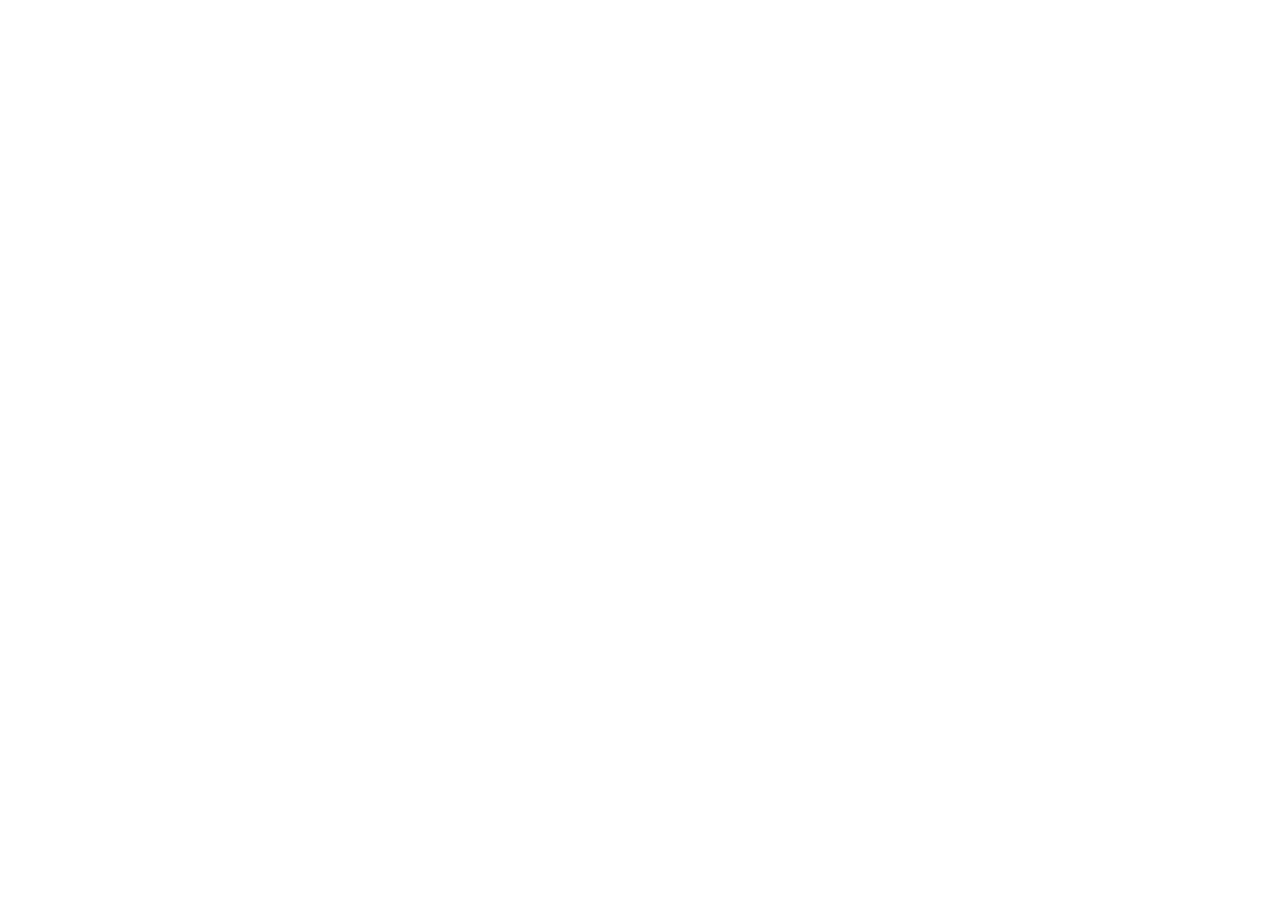
==== contact.html @ 62fcfd37 "Stub for all HTML files" ====
<!DOCTYPE html>
<html lang="en">
<head>
    <meta charset="UTF-8">
    <meta name="viewport" content="width=device-width, initial-scale=1.0">
    <title>Contact Page</title>
</head>
<body>
    
</body>
</html>
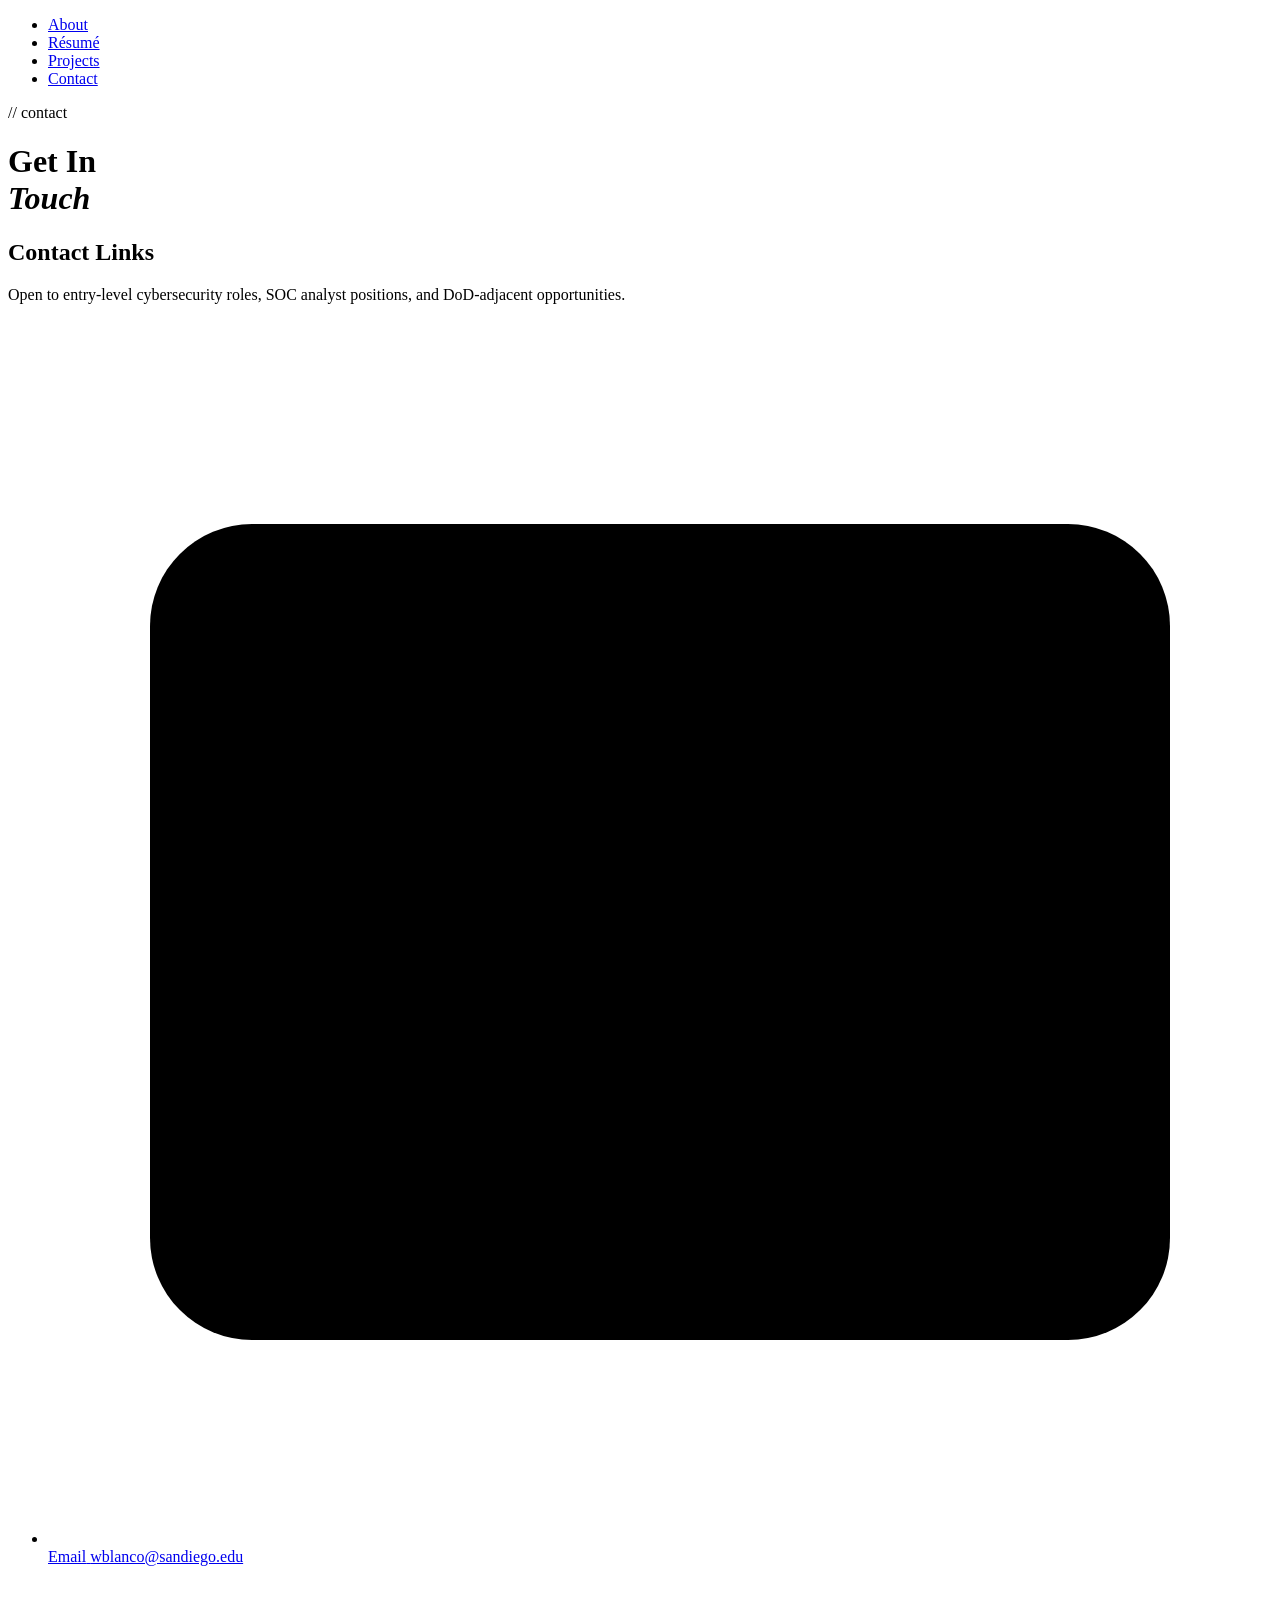
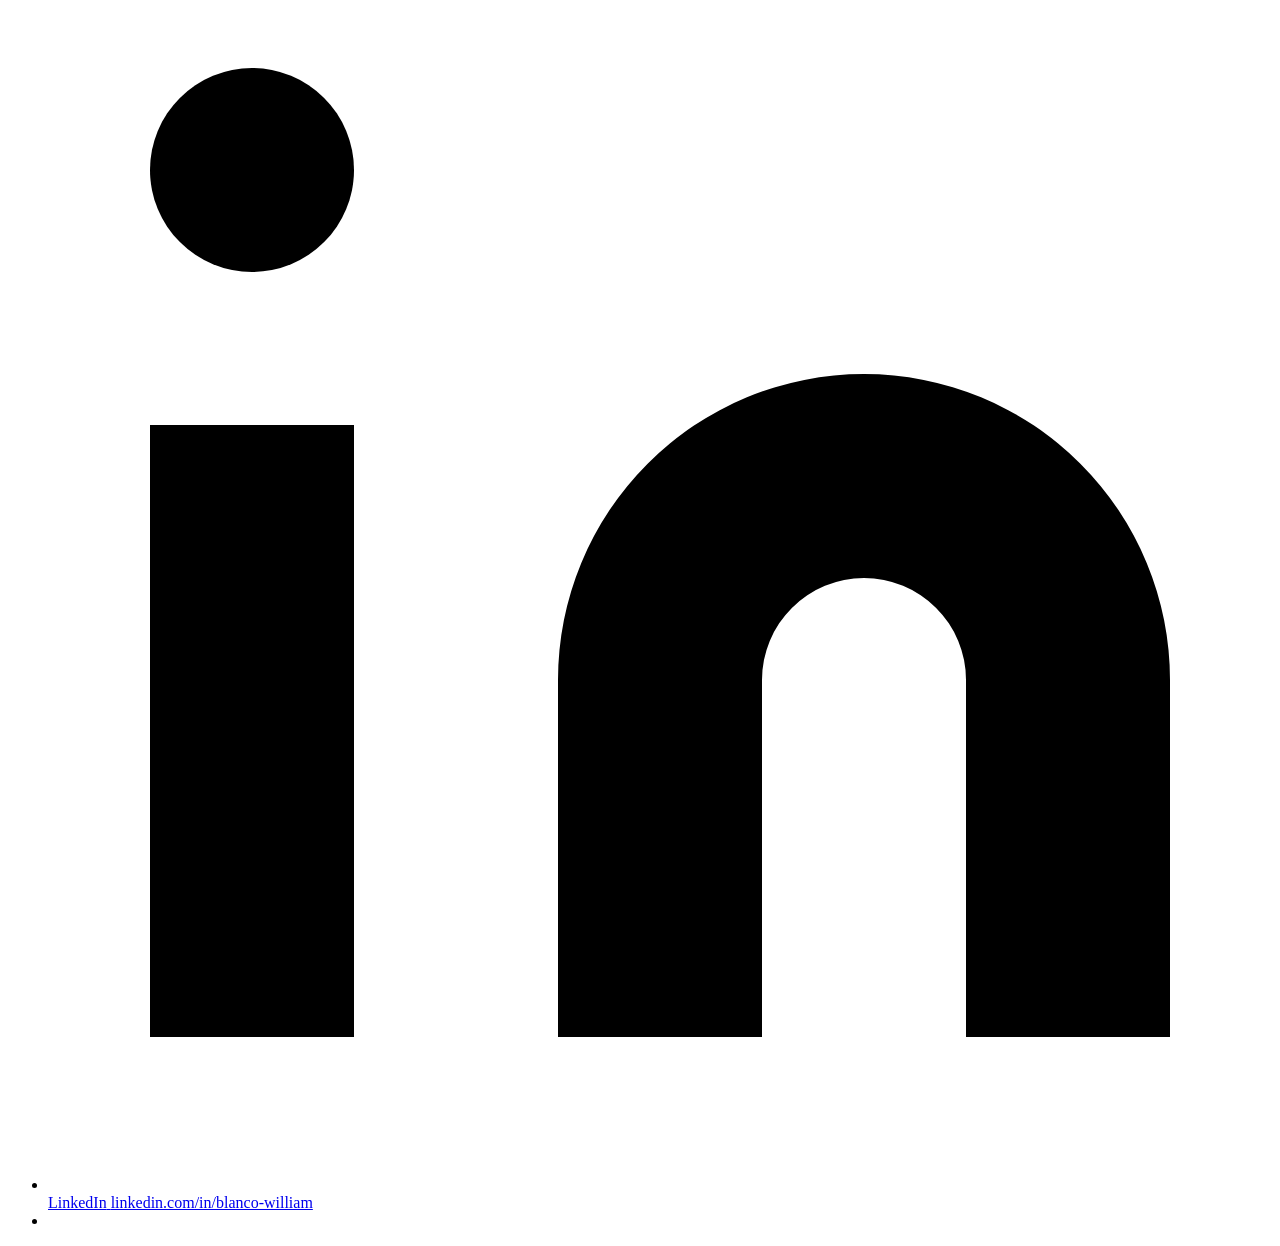
==== commit fa2422be: "working through the contact form" ====
--- a/contact.html
+++ b/contact.html
@@ -1,11 +1,75 @@
 <!DOCTYPE html>
 <html lang="en">
+
 <head>
     <meta charset="UTF-8">
     <meta name="viewport" content="width=device-width, initial-scale=1.0">
+    <meta name="description" content="Contact information">
     <title>Contact Page</title>
+    <link rel="stylesheet" href="css/style.css">
 </head>
+
 <body>
-    
+    <header class="site-header">
+        <nav aria-label="Primary navigation">
+            <ul class="site-nav">
+                <li><a href="index.html">About</a></li>
+                <li><a href="resume.html">Résumé</a></li>
+                <li><a href="projects.html">Projects</a></li>
+                <li><a href="contact.html" aria-current="page">Contact</a></li>
+            </ul>
+        </nav>
+    </header>
+
+    <main id="main-content" class="site-main">
+
+        <span class="eyebrow">// contact</span>
+        <h1>Get In<br><em>Touch</em></h1>
+
+        <div class="contact-grid">
+
+            <!-- ── DIRECT LINKS ── -->
+            <section aria-labelledby="links-heading">
+                <h2 id="links-heading">Contact Links</h2>
+                <p>Open to entry-level cybersecurity roles, SOC analyst positions, and DoD-adjacent opportunities.</p>
+
+                <ul class="contact-links">
+
+                    <li>
+                        <a href="mailto:wblanco@sandiego.edu" class="contact-link">
+                            <span class="cl-icon" aria-hidden="true">
+                                <svg viewBox="0 0 24 24">
+                                    <rect x="2" y="4" width="20" height="16" rx="2" />
+                                    <path d="m22 7-8.97 5.7a1.94 1.94 0 0 1-2.06 0L2 7" />
+                                </svg>
+                            </span>
+                            <span>
+                                <span class="cl-label">Email</span>
+                                <span class="cl-value">wblanco@sandiego.edu</span>
+                            </span>
+                        </a>
+                    </li>
+
+                    <li>
+                        <a href="https://www.linkedin.com/in/blanco-william" target="_blank" rel="noopener noreferrer"
+                            class="contact-link">
+                            <span class="cl-icon" aria-hidden="true">
+                                <svg viewBox="0 0 24 24">
+                                    <path
+                                        d="M16 8a6 6 0 0 1 6 6v7h-4v-7a2 2 0 0 0-2-2 2 2 0 0 0-2 2v7h-4v-7a6 6 0 0 1 6-6z" />
+                                    <rect x="2" y="9" width="4" height="12" />
+                                    <circle cx="4" cy="4" r="2" />
+                                </svg>
+                            </span>
+                            <span>
+                                <span class="cl-label">LinkedIn</span>
+                                <span class="cl-value">linkedin.com/in/blanco-william</span>
+                            </span>
+                        </a>
+                    </li>
+
+                    <li>
+                    </main>
 </body>
+
 </html>
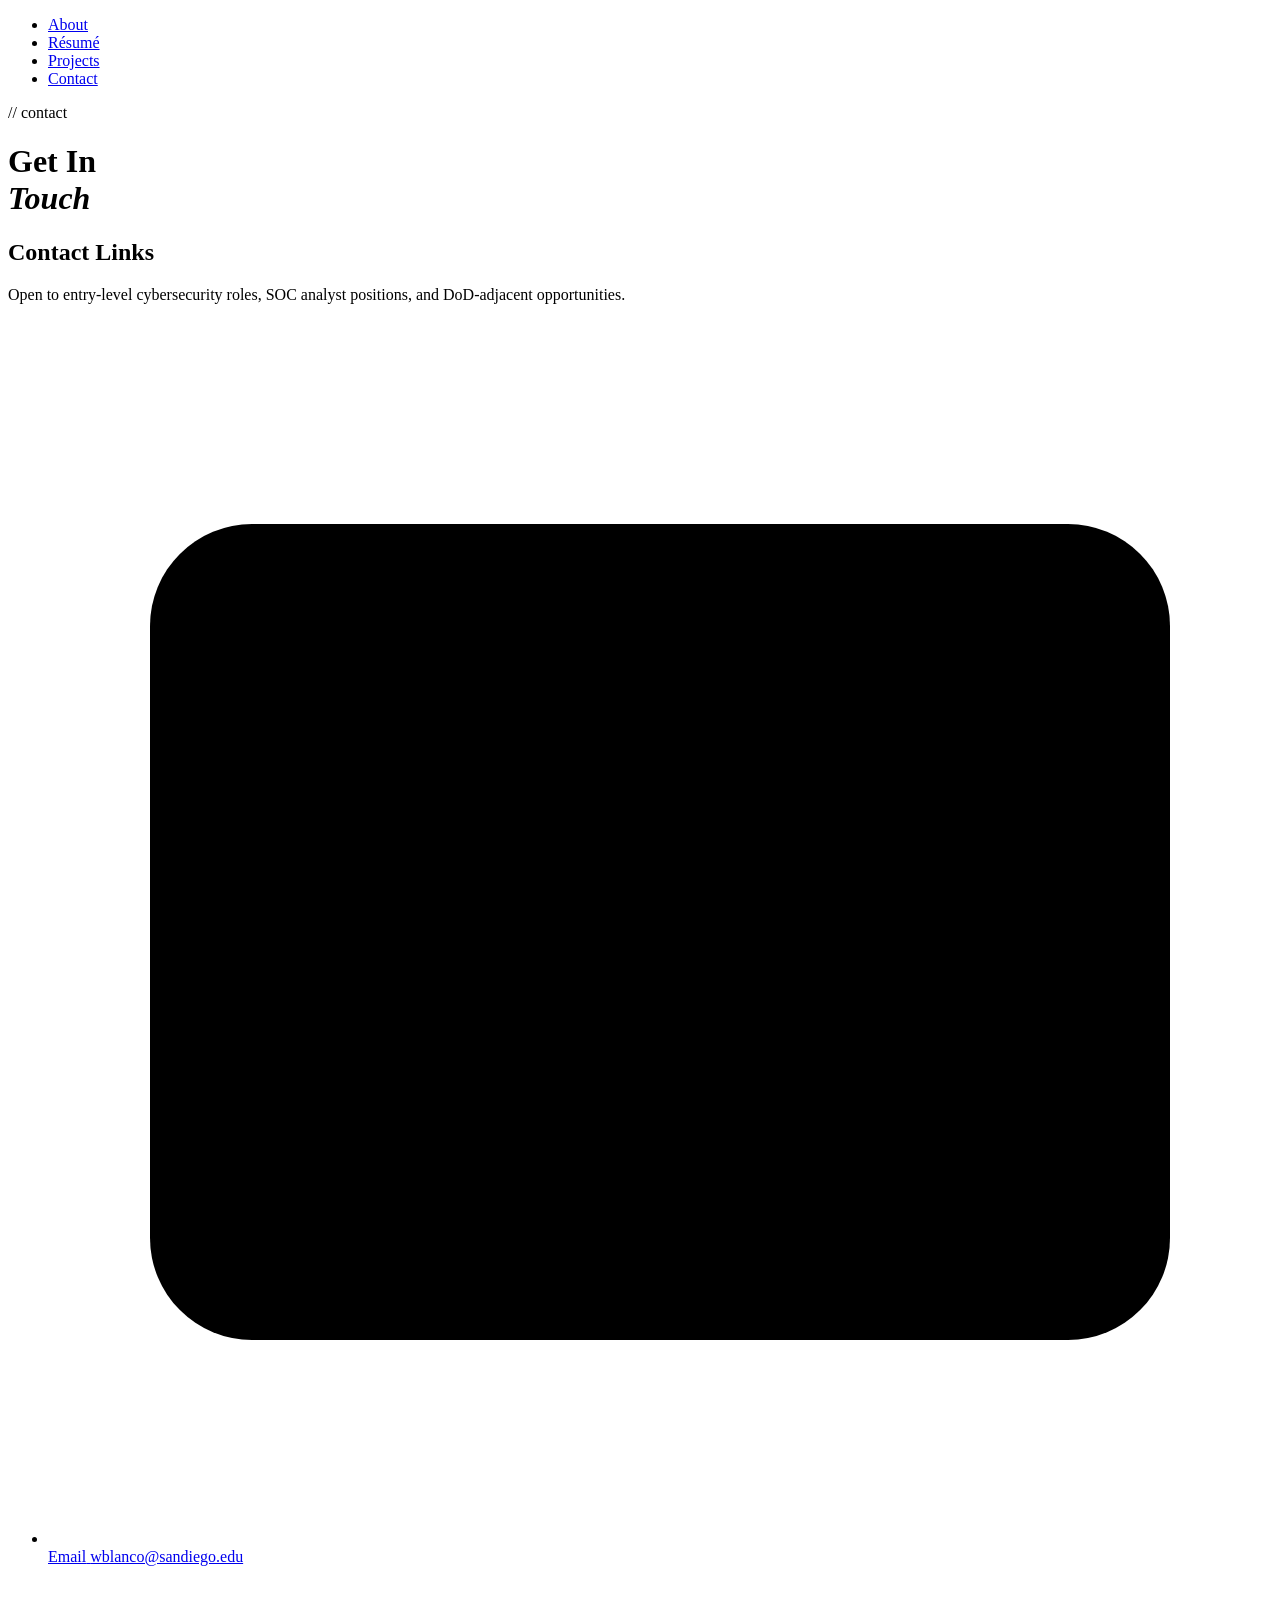
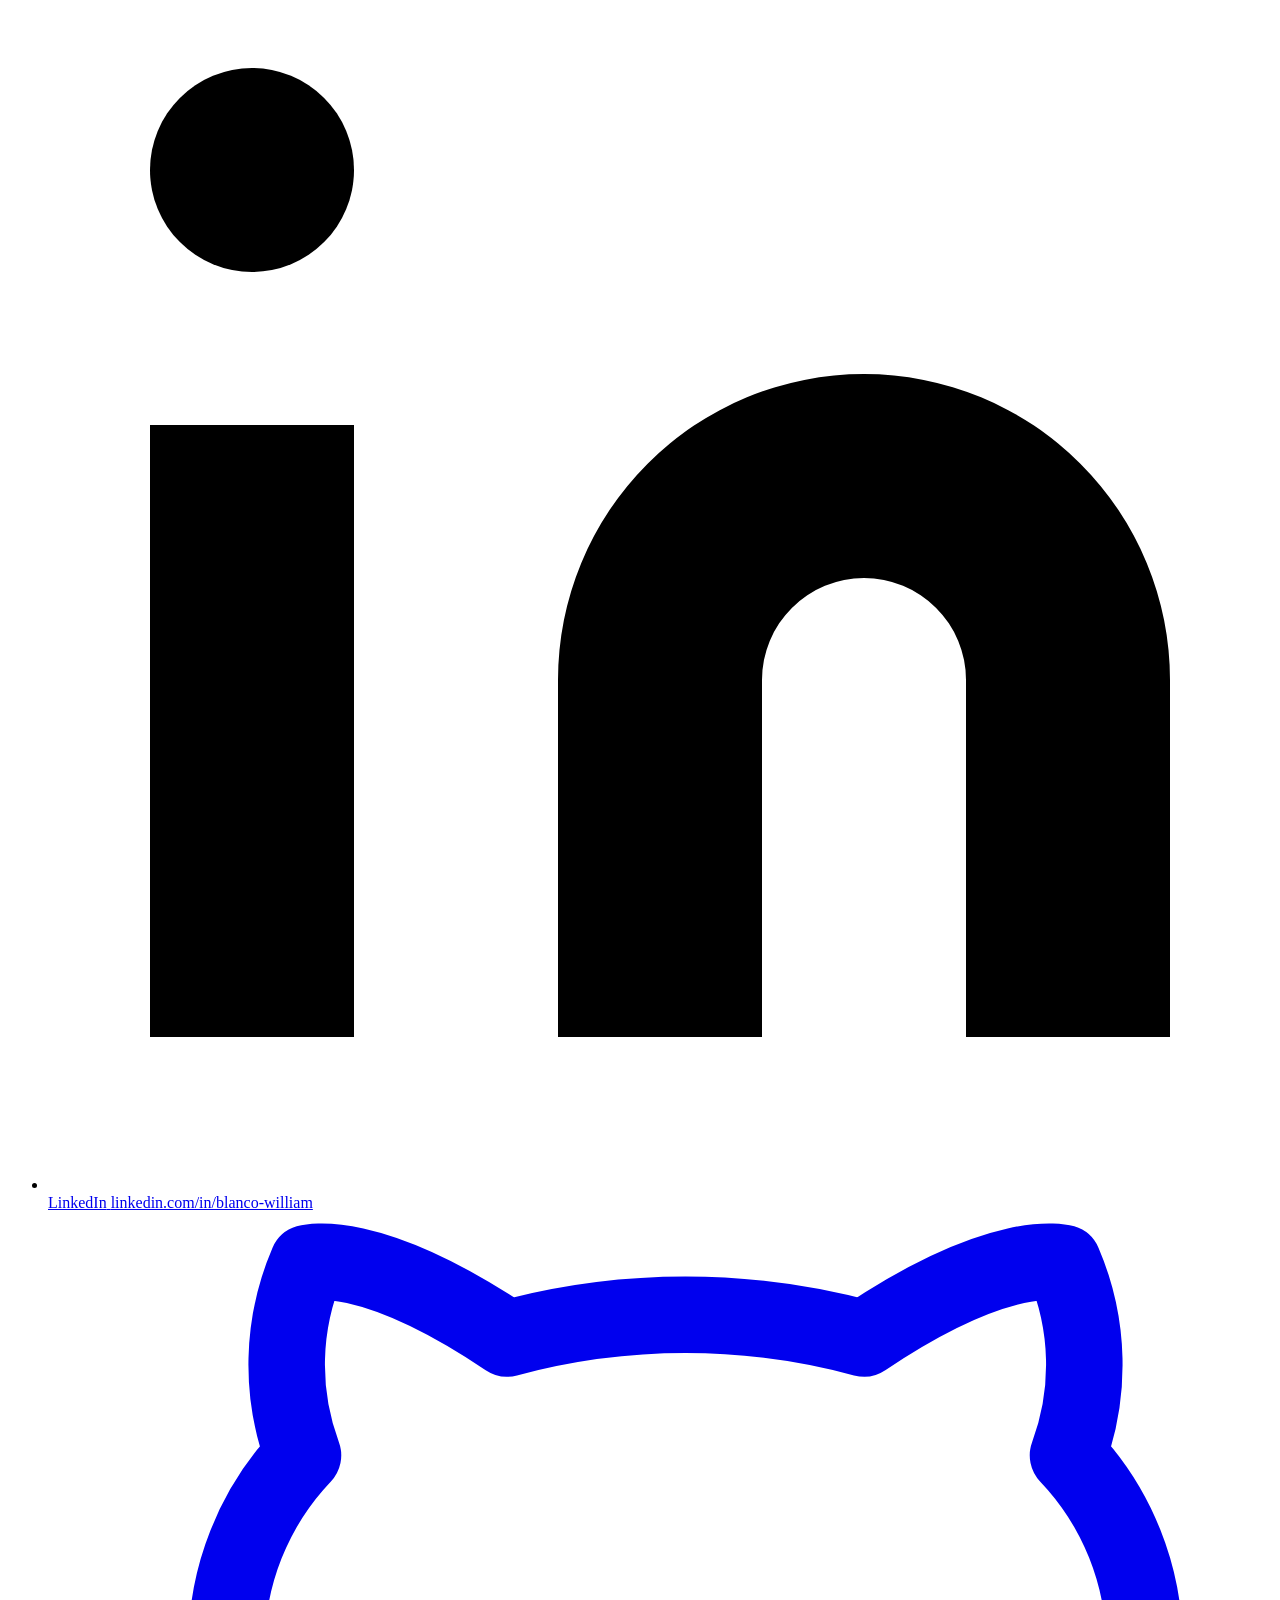
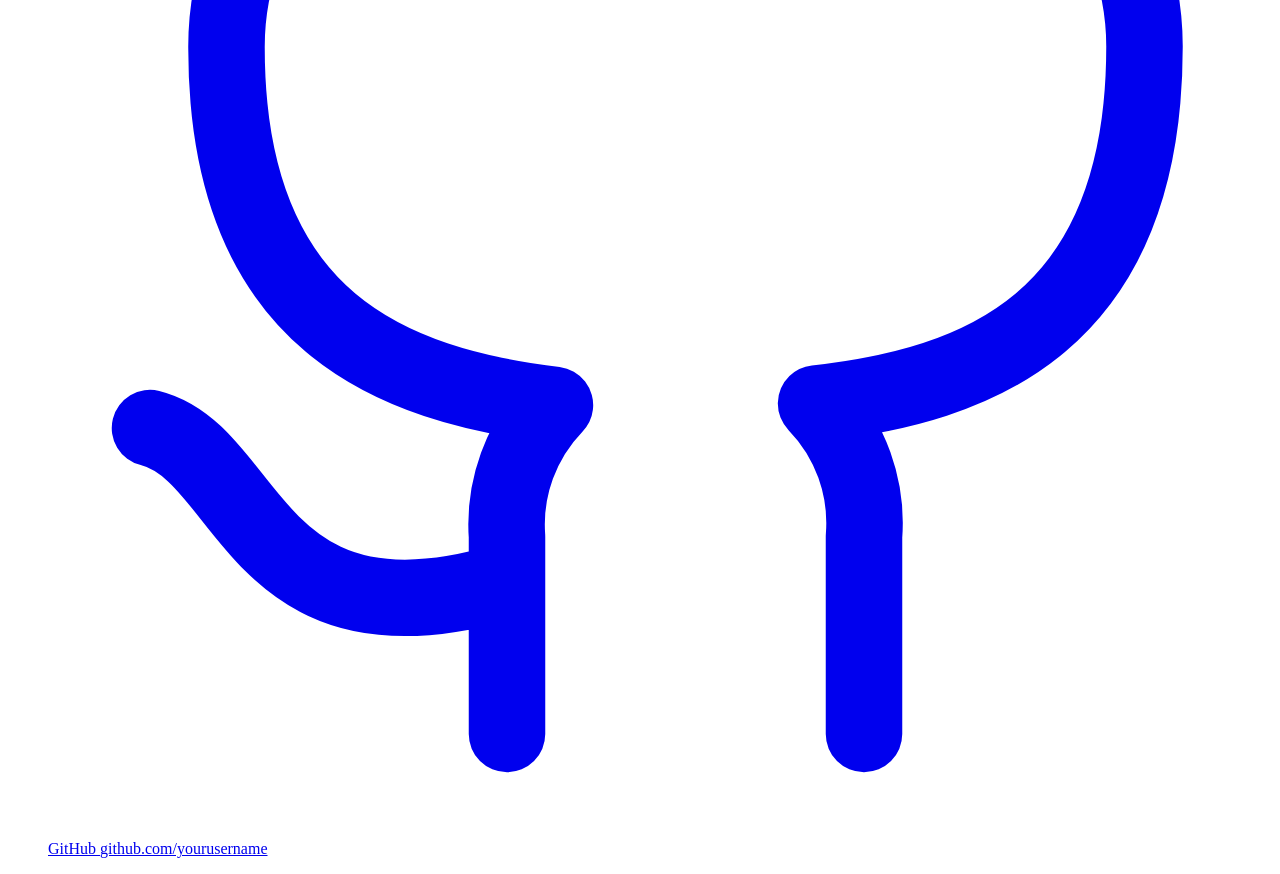
==== commit cf9f2457: "Github name change" ====
--- a/contact.html
+++ b/contact.html
@@ -67,9 +67,25 @@
                             </span>
                         </a>
                     </li>
+                    <a href="https://github.com/Blanco408" target="_blank" rel="noopener noreferrer"
+                        class="contact-link">
+                        <span class="cl-icon" aria-hidden="true">
+                            <svg viewBox="0 0 24 24" fill="none" stroke="currentColor" stroke-width="1.5"
+                                stroke-linecap="round" stroke-linejoin="round">
+                                <path
+                                    d="M9 19c-5 1.5-5-2.5-7-3m14 6v-3.87a3.37 3.37 0 0 0-.94-2.61c3.14-.35 6.44-1.54 6.44-7A5.44 5.44 0 0 0 20 4.77 5.07 5.07 0 0 0 19.91 1S18.73.65 16 2.48a13.38 13.38 0 0 0-7 0C6.27.65 5.09 1 5.09 1A5.07 5.07 0 0 0 5 4.77a5.44 5.44 0 0 0-1.5 3.78c0 5.42 3.3 6.61 6.44 7A3.37 3.37 0 0 0 9 18.13V22" />
+                            </svg>
+                        </span>
+                        <span>
+                            <span class="cl-label">GitHub</span>
+                            <span class="cl-value">github.com/yourusername</span>
+                        </span>
+                    </a>
+                    </li>
 
-                    <li>
-                    </main>
+                </ul>
+            </section>
+    </main>
 </body>
 
 </html>
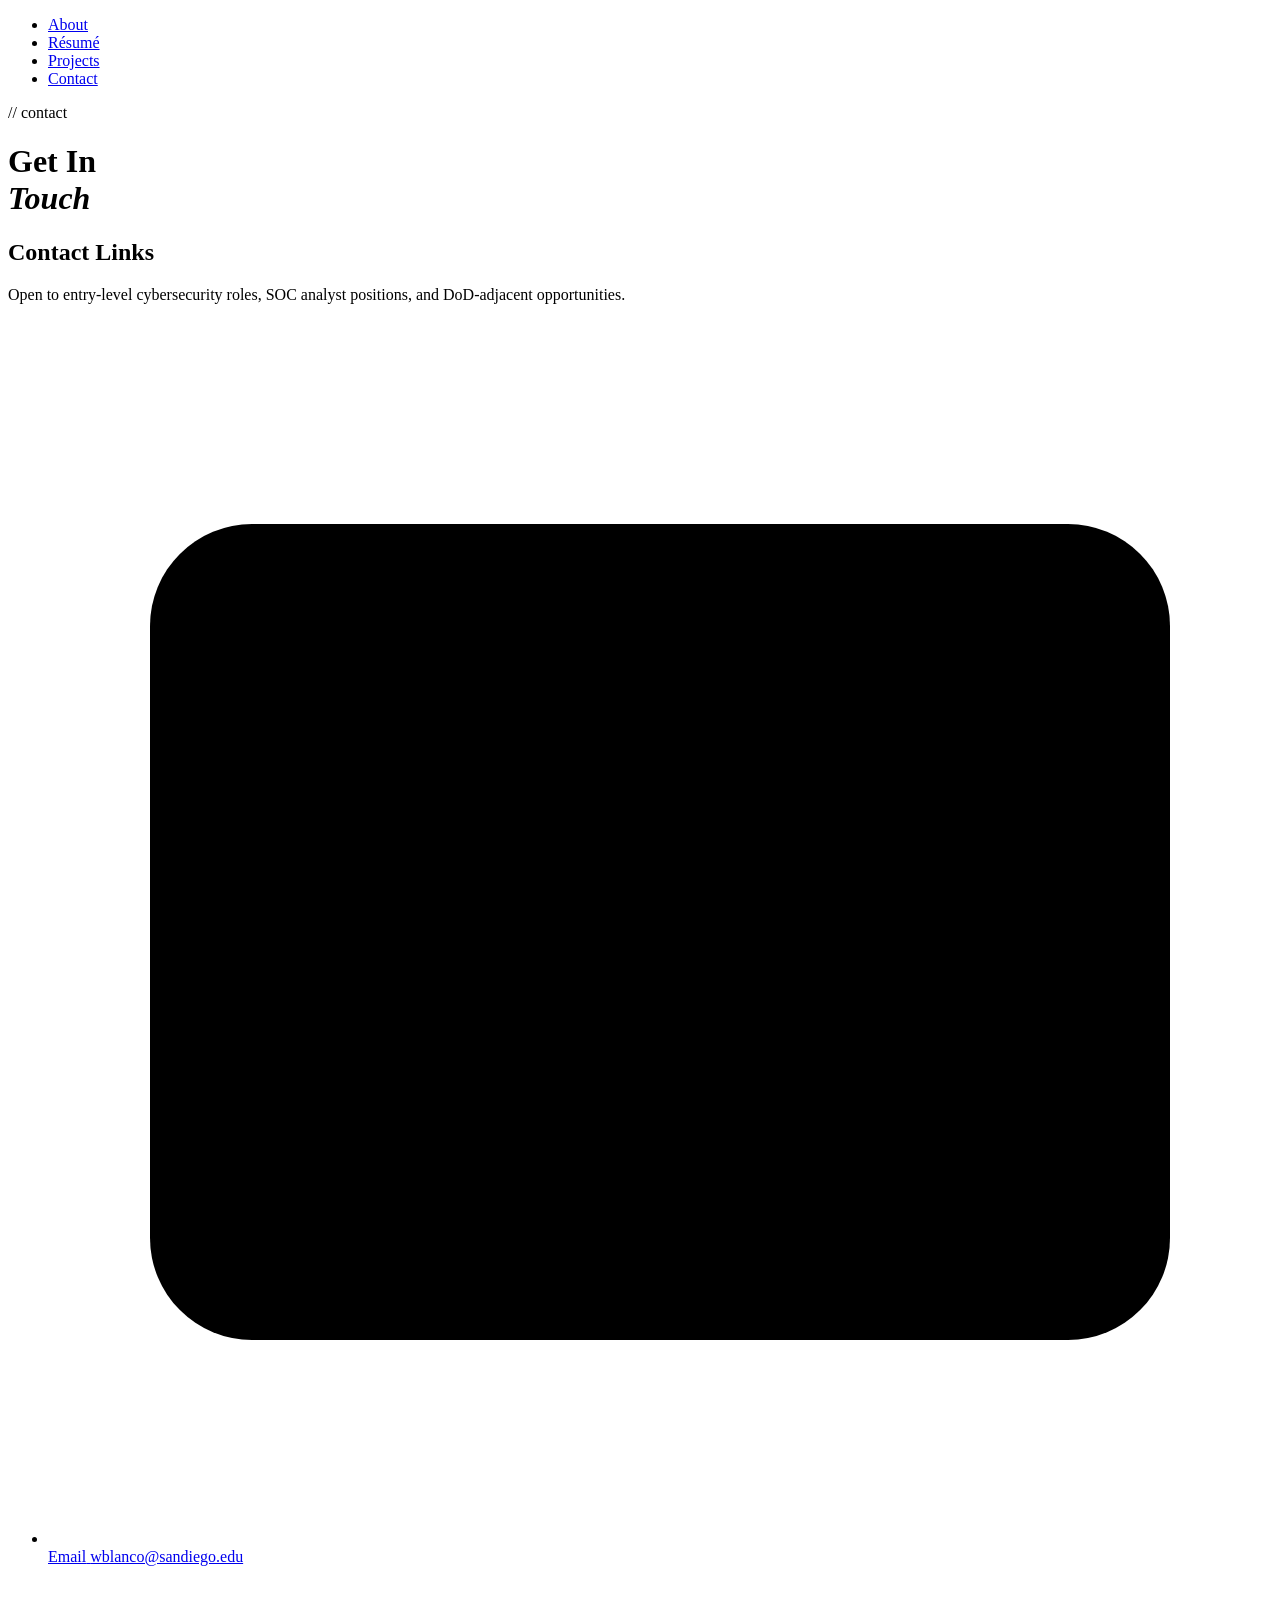
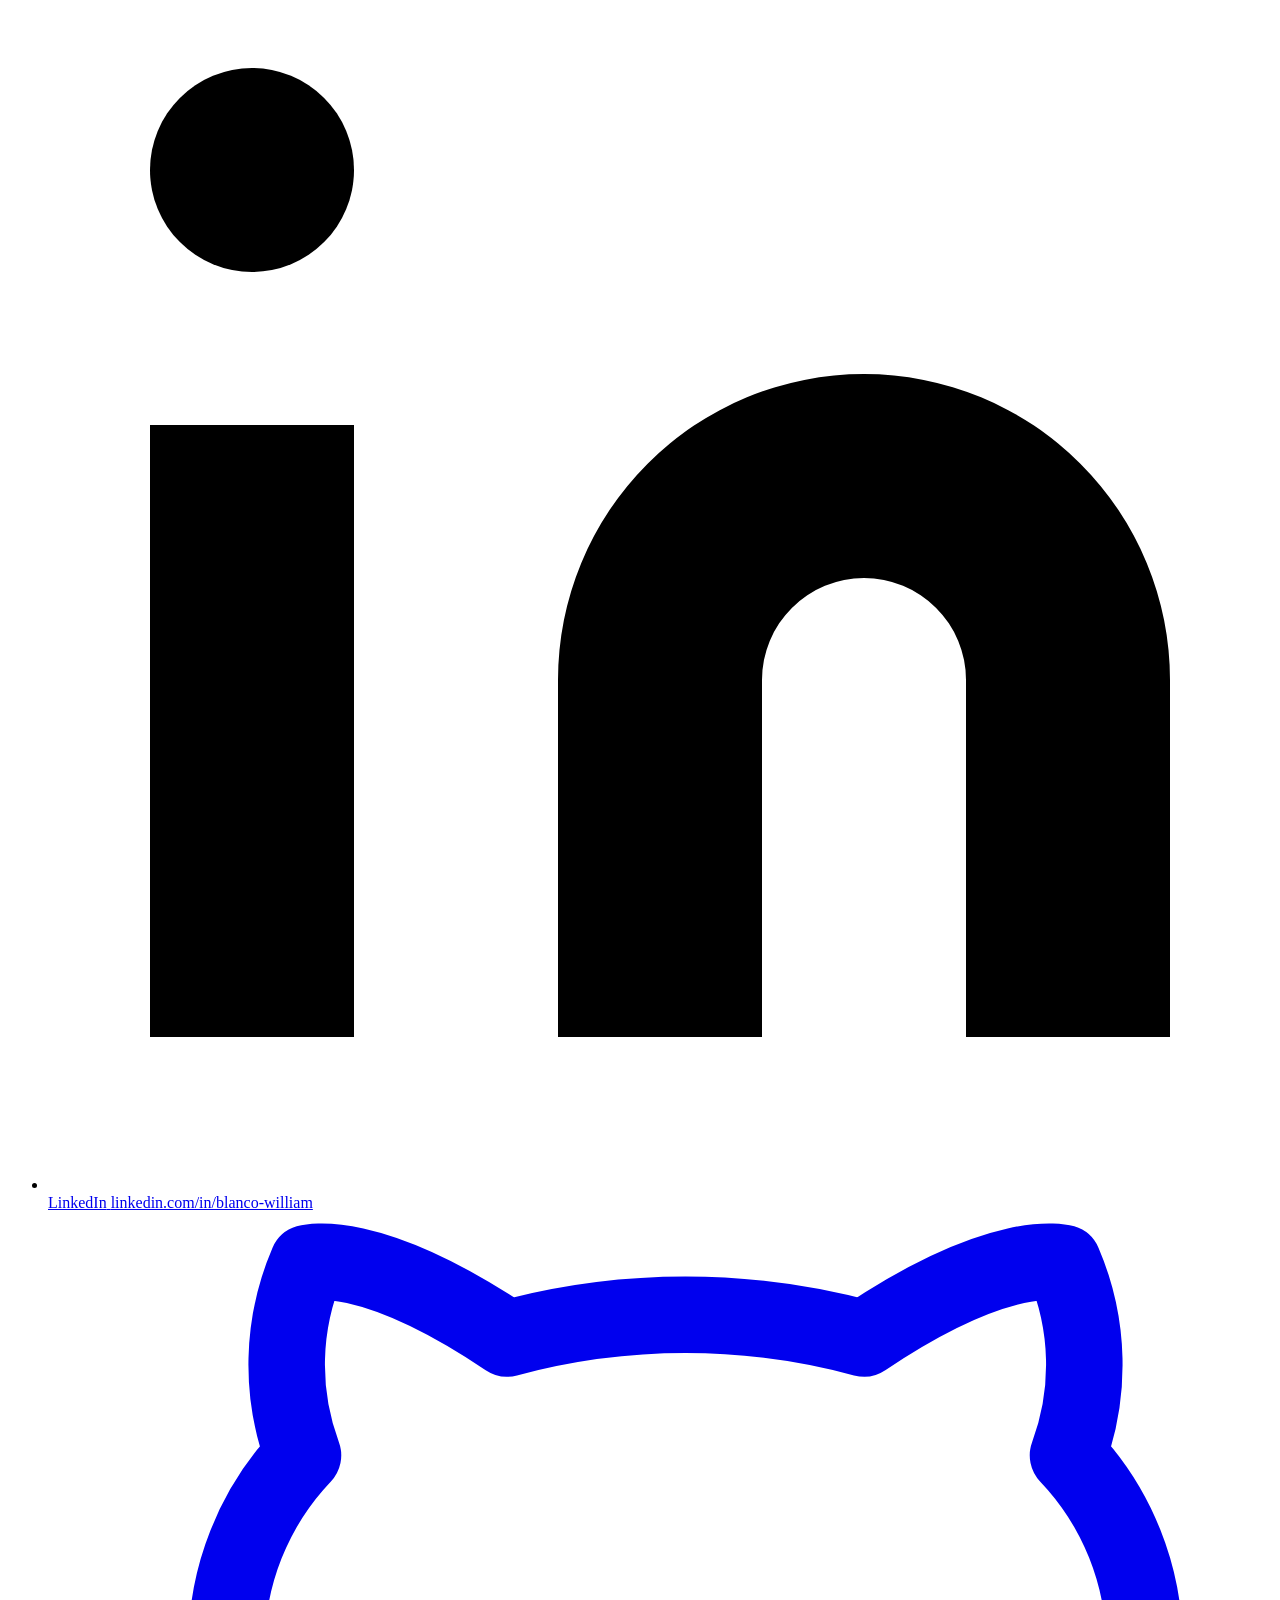
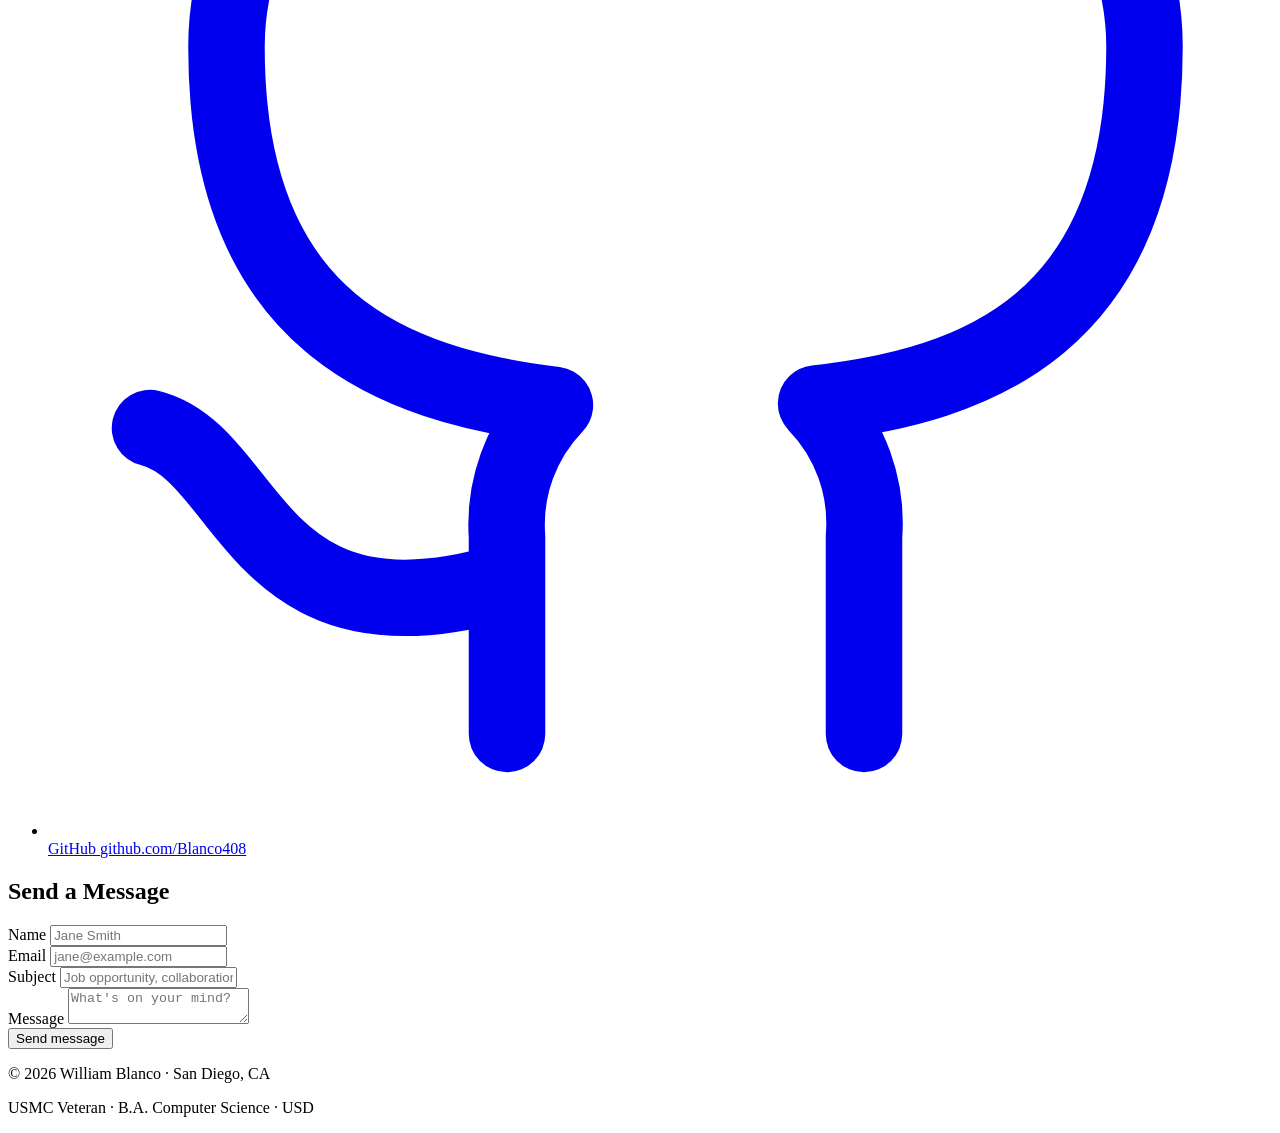
==== commit 0901999f: "contact page done" ====
--- a/contact.html
+++ b/contact.html
@@ -67,25 +67,72 @@
                             </span>
                         </a>
                     </li>
-                    <a href="https://github.com/Blanco408" target="_blank" rel="noopener noreferrer"
-                        class="contact-link">
-                        <span class="cl-icon" aria-hidden="true">
-                            <svg viewBox="0 0 24 24" fill="none" stroke="currentColor" stroke-width="1.5"
-                                stroke-linecap="round" stroke-linejoin="round">
-                                <path
-                                    d="M9 19c-5 1.5-5-2.5-7-3m14 6v-3.87a3.37 3.37 0 0 0-.94-2.61c3.14-.35 6.44-1.54 6.44-7A5.44 5.44 0 0 0 20 4.77 5.07 5.07 0 0 0 19.91 1S18.73.65 16 2.48a13.38 13.38 0 0 0-7 0C6.27.65 5.09 1 5.09 1A5.07 5.07 0 0 0 5 4.77a5.44 5.44 0 0 0-1.5 3.78c0 5.42 3.3 6.61 6.44 7A3.37 3.37 0 0 0 9 18.13V22" />
-                            </svg>
-                        </span>
-                        <span>
-                            <span class="cl-label">GitHub</span>
-                            <span class="cl-value">github.com/yourusername</span>
-                        </span>
-                    </a>
+                    <li>
+                        <a href="https://github.com/Blanco408" target="_blank" rel="noopener noreferrer"
+                            class="contact-link">
+                            <span class="cl-icon" aria-hidden="true">
+                                <svg viewBox="0 0 24 24" fill="none" stroke="currentColor" stroke-width="1.5"
+                                    stroke-linecap="round" stroke-linejoin="round">
+                                    <path
+                                        d="M9 19c-5 1.5-5-2.5-7-3m14 6v-3.87a3.37 3.37 0 0 0-.94-2.61c3.14-.35 6.44-1.54 6.44-7A5.44 5.44 0 0 0 20 4.77 5.07 5.07 0 0 0 19.91 1S18.73.65 16 2.48a13.38 13.38 0 0 0-7 0C6.27.65 5.09 1 5.09 1A5.07 5.07 0 0 0 5 4.77a5.44 5.44 0 0 0-1.5 3.78c0 5.42 3.3 6.61 6.44 7A3.37 3.37 0 0 0 9 18.13V22" />
+                                </svg>
+                            </span>
+                            <span>
+                                <span class="cl-label">GitHub</span>
+                                <span class="cl-value">github.com/Blanco408</span>
+                            </span>
+                        </a>
                     </li>
 
                 </ul>
             </section>
+            <section aria-labelledby="form-heading">
+                <h2 id="form-heading">Send a Message</h2>
+
+                <form id="contact-form" class="contact-form" action="mailto:wblanco@sandiego.edu" method="POST"
+                    enctype="text/plain">
+
+                    <div class="form-field">
+                        <label for="fc-name">Name</label>
+                        <input type="text" id="fc-name" name="name" placeholder="Jane Smith" autocomplete="name"
+                            required minlength="2">
+                    </div>
+
+                    <div class="form-field">
+                        <label for="fc-email">Email</label>
+                        <input type="email" id="fc-email" name="email" placeholder="jane@example.com"
+                            autocomplete="email" required>
+                    </div>
+
+                    <div class="form-field">
+                        <label for="fc-subject">Subject</label>
+                        <input type="text" id="fc-subject" name="subject"
+                            placeholder="Job opportunity, collaboration, etc.">
+                    </div>
+
+                    <div class="form-field">
+                        <label for="fc-message">Message</label>
+                        <textarea id="fc-message" name="message" placeholder="What's on your mind?" required
+                            minlength="10"></textarea>
+                    </div>
+
+                    <button type="submit">Send message</button>
+
+                    <p id="form-status" aria-live="polite" aria-atomic="true" style="display:none"></p>
+
+                </form>
+            </section>
+
+        </div>
+
     </main>
+    <footer class="site-footer">
+        <p>© 2026 William Blanco · San Diego, CA</p>
+        <p>USMC Veteran · B.A. Computer Science · USD</p>
+    </footer>
+
 </body>
 
+</html>
+
 </html>
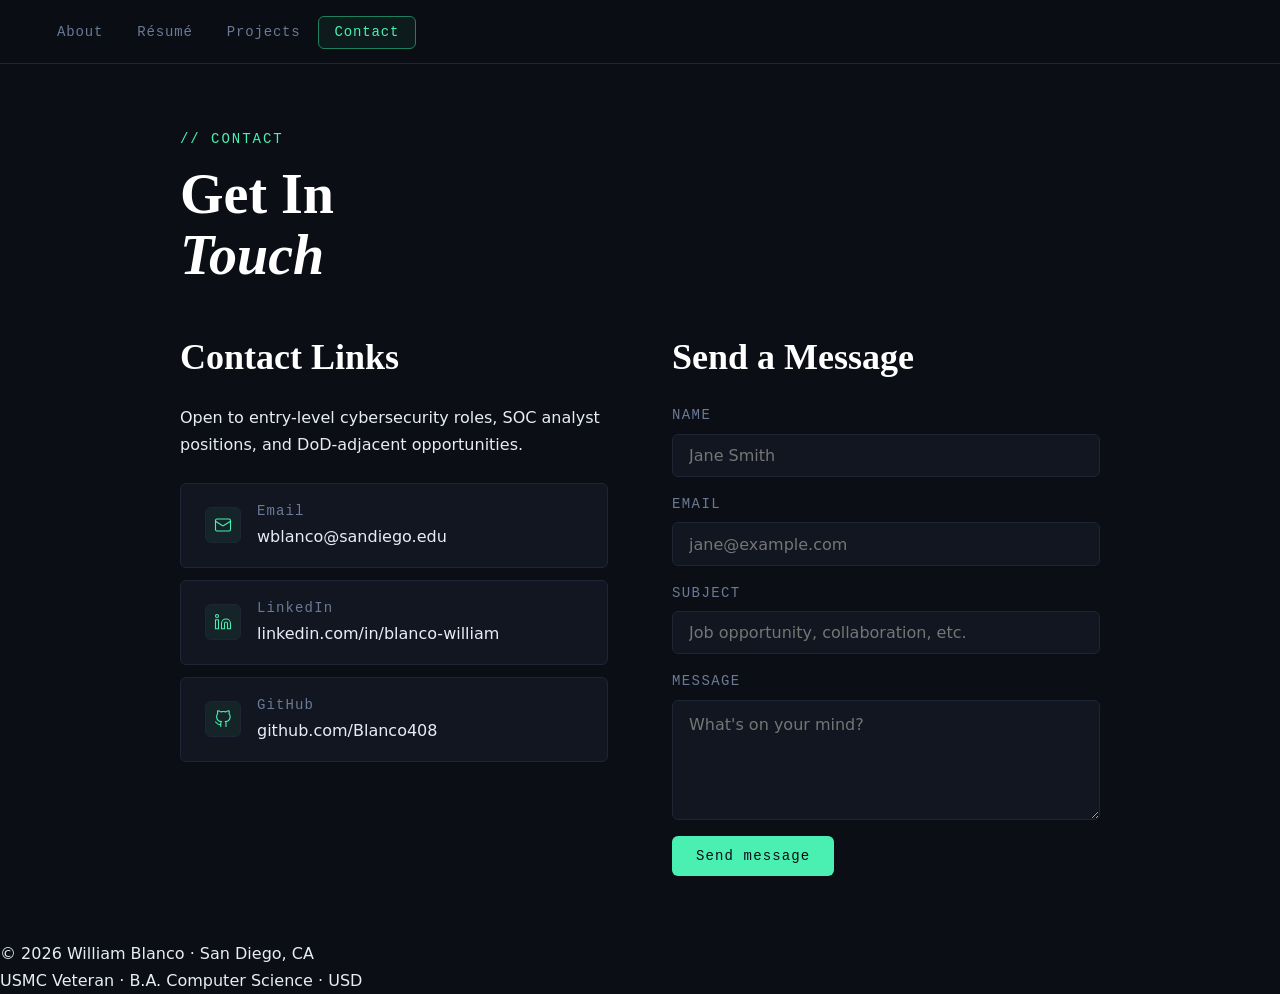
==== commit e3bea5d5: "had to fix links for css, working through css with help from claude" ====
--- a/contact.html
+++ b/contact.html
@@ -6,7 +6,7 @@
     <meta name="viewport" content="width=device-width, initial-scale=1.0">
     <meta name="description" content="Contact information">
     <title>Contact Page</title>
-    <link rel="stylesheet" href="css/style.css">
+    <link rel="stylesheet" href="css/styles.css">
 </head>
 
 <body>
@@ -133,6 +133,4 @@
 
 </body>
 
-</html>
-
 </html>
--- a/css/styles.css
+++ b/css/styles.css
@@ -0,0 +1,436 @@
+:root {
+  /* Colors */
+  --clr-bg:          #0b0e14;
+  --clr-surface:     #111620;
+  --clr-border:      #1e2535;
+  --clr-accent:      #4af0b2;
+  --clr-accent-dim:  #1e7f5e;
+  --clr-text:        #e8edf5;
+  --clr-muted:       #6b7a96;
+  --clr-heading:     #ffffff;
+
+  /* Typography — system fonts, no external dependencies */
+  --ff-sans:  'Segoe UI', system-ui, sans-serif;
+  --ff-mono:  ui-monospace, 'Cascadia Code', 'Fira Mono', monospace;
+  --ff-serif: Georgia, 'Times New Roman', serif;
+
+  /* Fluid type scale */
+  --step--1: clamp(0.75rem, 0.7rem + 0.25vw, 0.875rem);
+  --step-0:  clamp(0.9375rem, 0.9rem + 0.2vw, 1rem);
+  --step-1:  clamp(1.125rem, 1rem + 0.6vw, 1.375rem);
+  --step-2:  clamp(1.5rem, 1.2rem + 1.5vw, 2.25rem);
+  --step-3:  clamp(2rem, 1.5rem + 2.5vw, 3.5rem);
+
+  /* Spacing */
+  --space-xs: 0.5rem;
+  --space-s:  1rem;
+  --space-m:  1.5rem;
+  --space-l:  2.5rem;
+  --space-xl: 4rem;
+
+  /* Misc */
+  --radius:    6px;
+  --nav-h:     64px;
+  --max-w:     1000px;
+  --content-w: 68ch;
+}
+*, *::before, *::after {
+  box-sizing: border-box;
+  margin: 0;
+  padding: 0;
+}
+
+html {
+  scroll-behavior: smooth;
+  -webkit-text-size-adjust: 100%;
+}
+
+body {
+  font-family: var(--ff-sans);
+  font-size: var(--step-0);
+  line-height: 1.7;
+  color: var(--clr-text);
+  background-color: var(--clr-bg);
+  min-height: 100vh;
+}
+
+img, svg { display: block; max-width: 100%; }
+
+a { color: var(--clr-accent); }
+a:hover { color: var(--clr-text); }
+
+ul, ol { padding-left: 1.25em; }
+.site-header {
+  position: sticky;
+  top: 0;
+  height: var(--nav-h);
+  background: rgba(11, 14, 20, 0.88);
+  backdrop-filter: blur(12px);
+  -webkit-backdrop-filter: blur(12px);
+  border-bottom: 1px solid var(--clr-border);
+  z-index: 100;
+  display: flex;
+  align-items: center;
+  justify-content: space-between;
+  padding-inline: var(--space-l);
+}
+
+.site-logo {
+  font-family: var(--ff-mono);
+  font-size: var(--step--1);
+  color: var(--clr-accent);
+  text-decoration: none;
+  letter-spacing: 0.08em;
+}
+
+.site-logo span { color: var(--clr-muted); }
+
+.site-nav {
+  display: flex;
+  gap: 0;
+  list-style: none;
+  padding: 0;
+}
+
+.site-nav a {
+  font-family: var(--ff-mono);
+  font-size: var(--step--1);
+  letter-spacing: 0.06em;
+  color: var(--clr-muted);
+  text-decoration: none;
+  padding: 0.45rem 1rem;
+  border: 1px solid transparent;
+  border-radius: var(--radius);
+  transition: color 0.2s, border-color 0.2s, background-color 0.2s;
+}
+
+.site-nav a:hover,
+.site-nav [aria-current="page"] {
+  color: var(--clr-accent);
+  border-color: var(--clr-accent-dim);
+  background-color: rgba(74, 240, 178, 0.06);
+}
+.site-main {
+  max-width: var(--max-w);
+  margin-inline: auto;
+  padding: var(--space-xl) var(--space-l);
+}
+
+.eyebrow {
+  font-family: var(--ff-mono);
+  font-size: var(--step--1);
+  letter-spacing: 0.14em;
+  color: var(--clr-accent);
+  text-transform: uppercase;
+  display: block;
+  margin-bottom: 0.75rem;
+}
+
+h1 {
+  font-family: var(--ff-serif);
+  font-size: var(--step-3);
+  color: var(--clr-heading);
+  line-height: 1.1;
+  margin-bottom: var(--space-m);
+}
+
+h2 {
+  font-family: var(--ff-serif);
+  font-size: var(--step-2);
+  color: var(--clr-heading);
+  margin-bottom: var(--space-s);
+}
+
+h3 {
+  font-family: var(--ff-sans);
+  font-size: var(--step-1);
+  font-weight: 700;
+  color: var(--clr-heading);
+  margin-bottom: 0.4rem;
+}
+
+p { max-width: var(--content-w); }
+
+.lead {
+  font-size: var(--step-1);
+  line-height: 1.6;
+  color: var(--clr-text);
+  max-width: 56ch;
+}
+
+.sr-only {
+  position: absolute;
+  width: 1px;
+  height: 1px;
+  padding: 0;
+  margin: -1px;
+  overflow: hidden;
+  clip: rect(0, 0, 0, 0);
+  white-space: nowrap;
+  border: 0;
+}
+
+.divider {
+  border: none;
+  border-top: 1px solid var(--clr-border);
+  margin-block: var(--space-xl);
+}
+.hero {
+  display: grid;
+  grid-template-columns: 1fr auto;
+  gap: var(--space-xl);
+  align-items: start;
+  margin-bottom: var(--space-xl);
+}
+
+.hero-content { min-width: 0; }
+
+.hero-content p + p { margin-top: var(--space-s); }
+
+.hero-badge {
+  display: inline-flex;
+  align-items: center;
+  gap: 0.5rem;
+  font-family: var(--ff-mono);
+  font-size: var(--step--1);
+  letter-spacing: 0.1em;
+  color: var(--clr-accent);
+  border: 1px solid var(--clr-accent-dim);
+  background: rgba(74, 240, 178, 0.06);
+  padding: 0.35rem 0.9rem;
+  border-radius: 2rem;
+  margin-bottom: var(--space-s);
+}
+
+.hero-badge::before {
+  content: '';
+  width: 6px;
+  height: 6px;
+  background: var(--clr-accent);
+  border-radius: 50%;
+  animation: pulse 2s ease infinite;
+}
+
+@keyframes pulse {
+  0%, 100% { opacity: 1; transform: scale(1); }
+  50%       { opacity: 0.4; transform: scale(0.7); }
+}
+
+.avatar-frame {
+  width: clamp(140px, 20vw, 200px);
+  aspect-ratio: 1;
+  border: 1px solid var(--clr-border);
+  border-radius: var(--radius);
+  background: var(--clr-surface);
+  display: flex;
+  align-items: center;
+  justify-content: center;
+  overflow: hidden;
+  flex-shrink: 0;
+}
+
+.avatar-frame img {
+  width: 100%;
+  height: 100%;
+  object-fit: cover;
+}
+
+.avatar-initials {
+  font-family: var(--ff-serif);
+  font-size: clamp(2.5rem, 5vw, 3.5rem);
+  color: var(--clr-accent);
+  font-style: italic;
+}
+
+.tag-list {
+  display: flex;
+  flex-wrap: wrap;
+  gap: 0.5rem;
+  margin-top: var(--space-m);
+  padding: 0;
+  list-style: none;
+}
+
+.tag-list li {
+  font-family: var(--ff-mono);
+  font-size: var(--step--1);
+  letter-spacing: 0.06em;
+  color: var(--clr-muted);
+  border: 1px solid var(--clr-border);
+  padding: 0.25rem 0.7rem;
+  border-radius: 2rem;
+}
+.facts-grid {
+  display: grid;
+  grid-template-columns: repeat(auto-fit, minmax(200px, 1fr));
+  gap: var(--space-s);
+  margin-top: var(--space-m);
+  list-style: none;
+  padding: 0;
+}
+
+.fact-card {
+  background: var(--clr-surface);
+  border: 1px solid var(--clr-border);
+  border-radius: var(--radius);
+  padding: var(--space-s) var(--space-m);
+}
+
+.fact-label {
+  font-family: var(--ff-mono);
+  font-size: var(--step--1);
+  letter-spacing: 0.1em;
+  text-transform: uppercase;
+  color: var(--clr-muted);
+  display: block;
+  margin-bottom: 0.25rem;
+}
+
+.fact-value {
+  font-size: var(--step-0);
+  font-weight: 500;
+  color: var(--clr-text);
+  display: block;
+}
+
+.bio-section p + p { margin-top: var(--space-s); }
+.contact-grid {
+  display: grid;
+  grid-template-columns: 1fr 1fr;
+  gap: var(--space-xl);
+  margin-top: var(--space-l);
+}
+
+.contact-links {
+  list-style: none;
+  padding: 0;
+  display: flex;
+  flex-direction: column;
+  gap: 0.75rem;
+  margin-top: var(--space-m);
+}
+
+.contact-link {
+  display: flex;
+  align-items: center;
+  gap: var(--space-s);
+  text-decoration: none;
+  color: var(--clr-text);
+  padding: var(--space-s) var(--space-m);
+  background: var(--clr-surface);
+  border: 1px solid var(--clr-border);
+  border-radius: var(--radius);
+  transition: border-color 0.2s, color 0.2s;
+}
+
+.contact-link:hover {
+  border-color: var(--clr-accent-dim);
+  color: var(--clr-accent);
+}
+
+.cl-icon {
+  width: 36px;
+  height: 36px;
+  background: rgba(74, 240, 178, 0.06);
+  border: 1px solid var(--clr-border);
+  border-radius: var(--radius);
+  display: flex;
+  align-items: center;
+  justify-content: center;
+  flex-shrink: 0;
+}
+
+.cl-icon svg {
+  width: 18px;
+  height: 18px;
+  stroke: var(--clr-accent);
+  fill: none;
+  stroke-width: 1.5;
+  stroke-linecap: round;
+  stroke-linejoin: round;
+}
+
+.cl-label {
+  font-family: var(--ff-mono);
+  font-size: var(--step--1);
+  letter-spacing: 0.08em;
+  color: var(--clr-muted);
+  display: block;
+}
+
+.cl-value {
+  font-size: var(--step-0);
+  font-weight: 500;
+  display: block;
+}
+
+.contact-form {
+  display: flex;
+  flex-direction: column;
+  gap: var(--space-s);
+}
+
+.form-field {
+  display: flex;
+  flex-direction: column;
+  gap: 0.35rem;
+}
+
+.contact-form label {
+  font-family: var(--ff-mono);
+  font-size: var(--step--1);
+  letter-spacing: 0.1em;
+  text-transform: uppercase;
+  color: var(--clr-muted);
+}
+
+.contact-form input,
+.contact-form textarea {
+  width: 100%;
+  background: var(--clr-surface);
+  border: 1px solid var(--clr-border);
+  border-radius: var(--radius);
+  color: var(--clr-text);
+  font-family: var(--ff-sans);
+  font-size: var(--step-0);
+  padding: 0.7rem 1rem;
+  outline: none;
+  transition: border-color 0.2s;
+}
+
+.contact-form input:focus,
+.contact-form textarea:focus {
+  border-color: var(--clr-accent-dim);
+}
+
+.contact-form input:invalid:not(:placeholder-shown),
+.contact-form textarea:invalid:not(:placeholder-shown) {
+  border-color: #e05252;
+}
+
+.contact-form textarea {
+  resize: vertical;
+  min-height: 120px;
+  line-height: 1.6;
+}
+
+.contact-form button[type="submit"] {
+  font-family: var(--ff-mono);
+  font-size: var(--step--1);
+  letter-spacing: 0.08em;
+  color: var(--clr-bg);
+  background: var(--clr-accent);
+  border: none;
+  border-radius: var(--radius);
+  padding: 0.75rem 1.5rem;
+  cursor: pointer;
+  transition: opacity 0.2s;
+  align-self: flex-start;
+}
+
+.contact-form button[type="submit"]:hover { opacity: 0.86; }
+
+.contact-form button[type="submit"]:focus-visible {
+  outline: 2px solid var(--clr-text);
+  outline-offset: 2px;
+}
